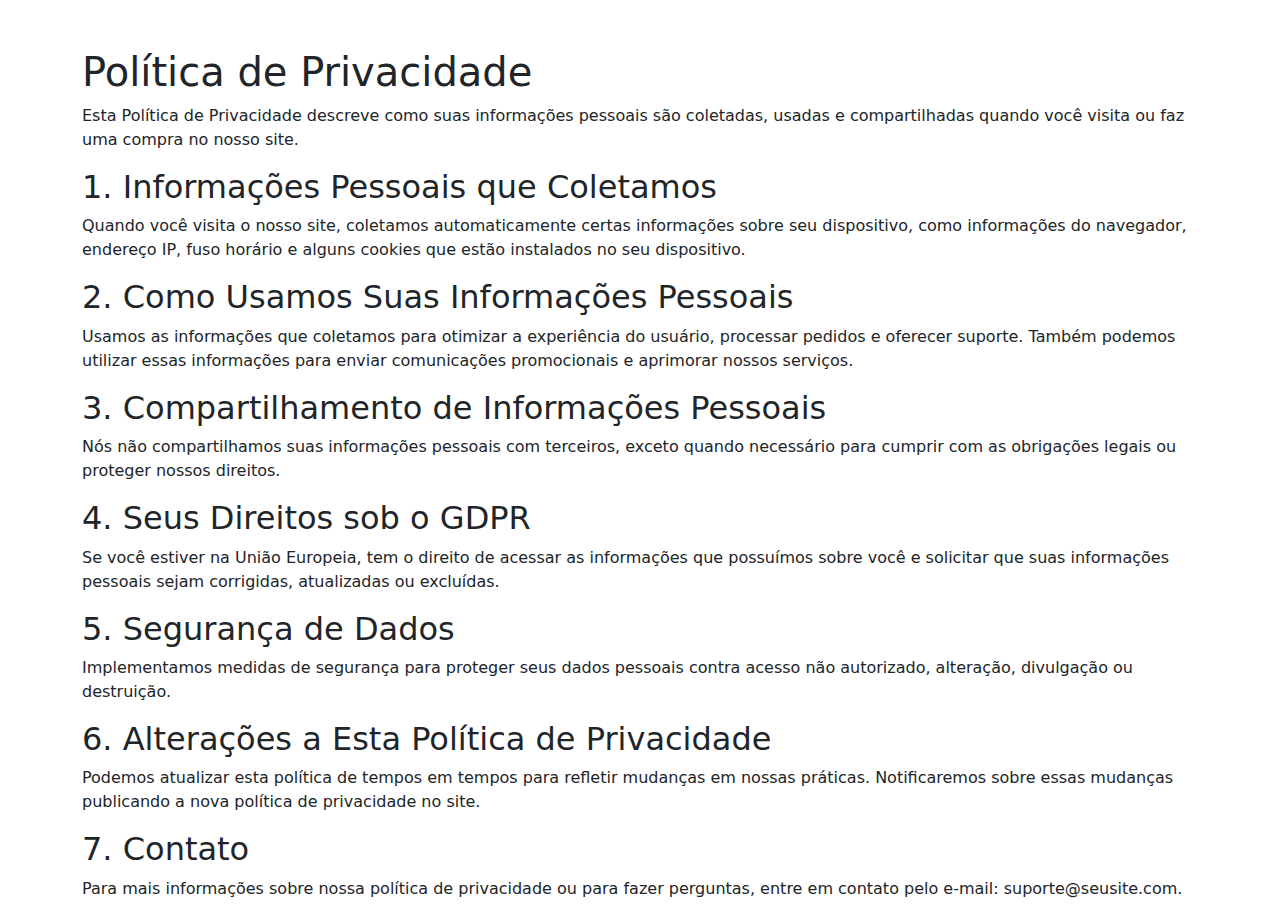
==== politica-privacidade.html @ 90d26098 "Add files via upload" ====
<!DOCTYPE html>
<html lang="pt-BR">
<head>
    <meta charset="UTF-8">
    <meta name="viewport" content="width=device-width, initial-scale=1.0">
    <title>Política de Privacidade</title>
    <link href="https://cdn.jsdelivr.net/npm/bootstrap@5.1.3/dist/css/bootstrap.min.css" rel="stylesheet">
</head>
<body>
    <div class="container mt-5">
        <h1>Política de Privacidade</h1>
        <p>
            Esta Política de Privacidade descreve como suas informações pessoais são coletadas, usadas e compartilhadas quando você visita ou faz uma compra no nosso site. 
        </p>

        <h2>1. Informações Pessoais que Coletamos</h2>
        <p>
            Quando você visita o nosso site, coletamos automaticamente certas informações sobre seu dispositivo, como informações do navegador, endereço IP, fuso horário e alguns cookies que estão instalados no seu dispositivo. 
        </p>

        <h2>2. Como Usamos Suas Informações Pessoais</h2>
        <p>
            Usamos as informações que coletamos para otimizar a experiência do usuário, processar pedidos e oferecer suporte. Também podemos utilizar essas informações para enviar comunicações promocionais e aprimorar nossos serviços.
        </p>

        <h2>3. Compartilhamento de Informações Pessoais</h2>
        <p>
            Nós não compartilhamos suas informações pessoais com terceiros, exceto quando necessário para cumprir com as obrigações legais ou proteger nossos direitos.
        </p>

        <h2>4. Seus Direitos sob o GDPR</h2>
        <p>
            Se você estiver na União Europeia, tem o direito de acessar as informações que possuímos sobre você e solicitar que suas informações pessoais sejam corrigidas, atualizadas ou excluídas.
        </p>

        <h2>5. Segurança de Dados</h2>
        <p>
            Implementamos medidas de segurança para proteger seus dados pessoais contra acesso não autorizado, alteração, divulgação ou destruição.
        </p>

        <h2>6. Alterações a Esta Política de Privacidade</h2>
        <p>
            Podemos atualizar esta política de tempos em tempos para refletir mudanças em nossas práticas. Notificaremos sobre essas mudanças publicando a nova política de privacidade no site.
        </p>

        <h2>7. Contato</h2>
        <p>
            Para mais informações sobre nossa política de privacidade ou para fazer perguntas, entre em contato pelo e-mail: suporte@seusite.com.
        </p>
    </div>
</body>
</html>
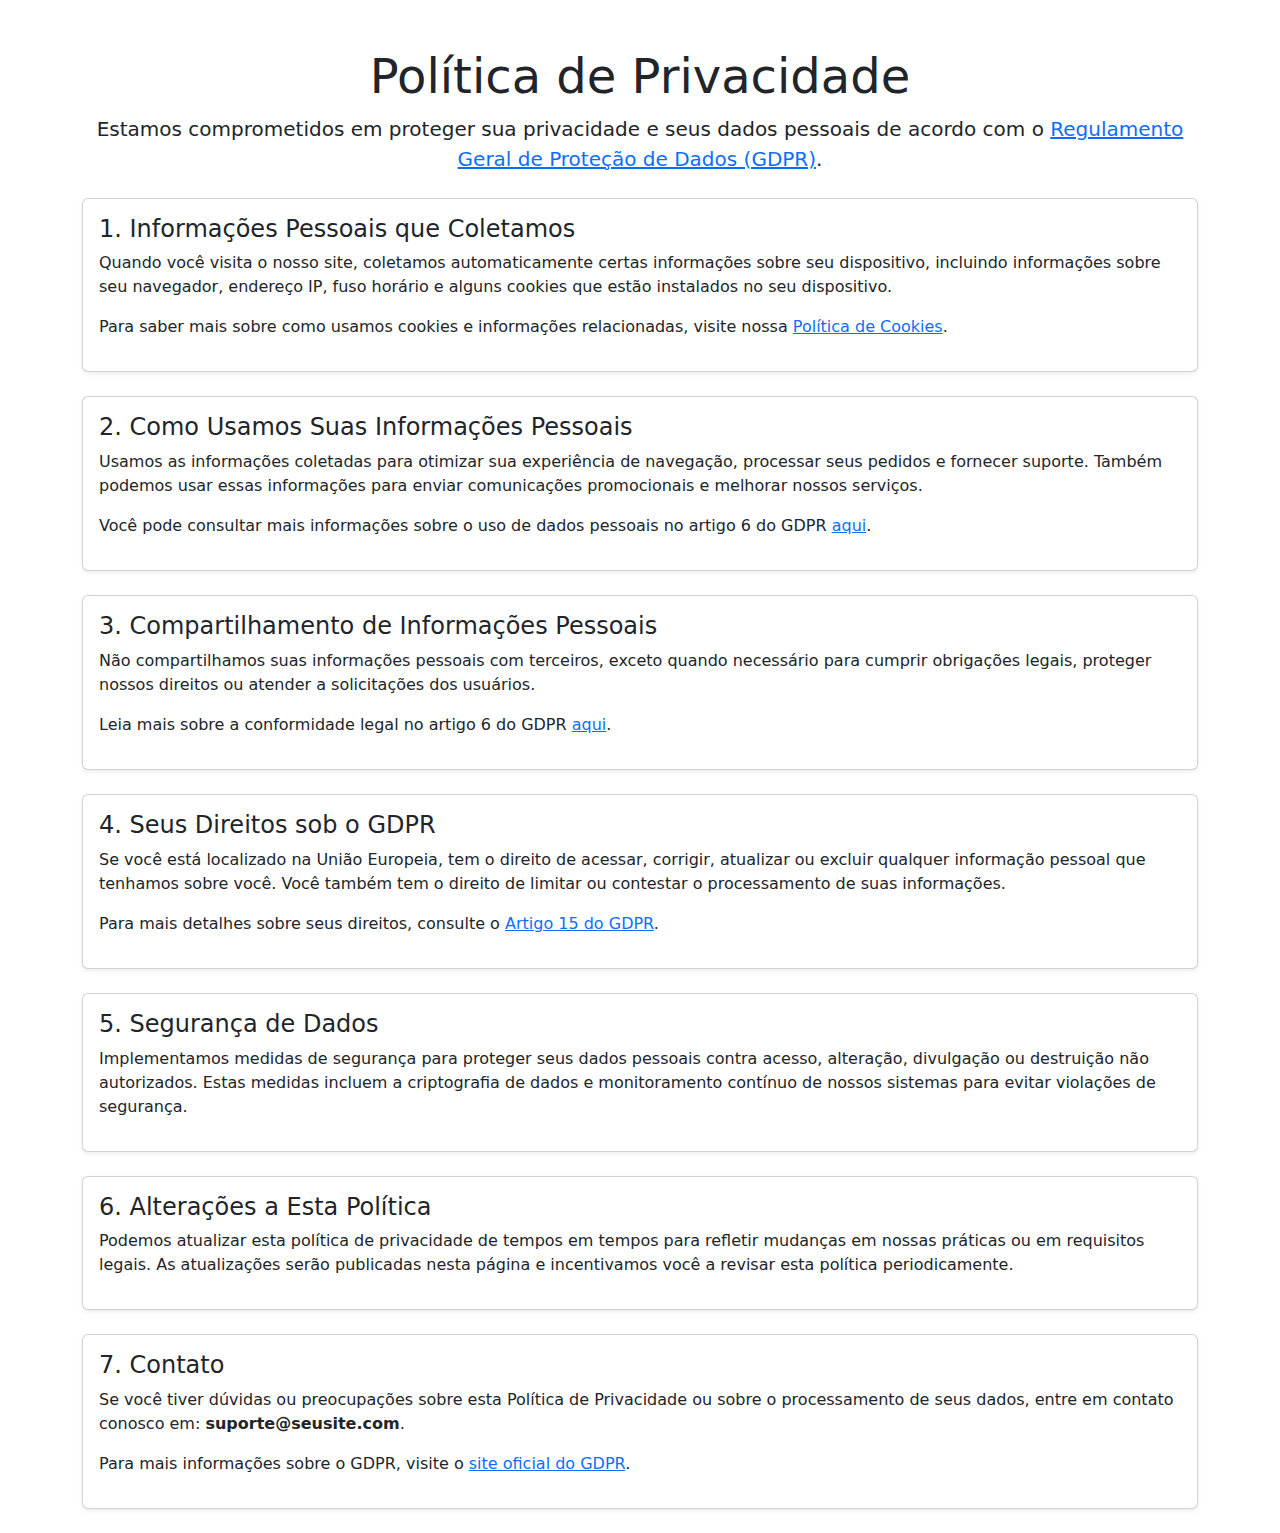
==== commit 3dc1aab0: "Add files via upload" ====
--- a/politica-privacidade.html
+++ b/politica-privacidade.html
@@ -1,52 +1,115 @@
 <!DOCTYPE html>
 <html lang="pt-BR">
+
 <head>
     <meta charset="UTF-8">
     <meta name="viewport" content="width=device-width, initial-scale=1.0">
     <title>Política de Privacidade</title>
     <link href="https://cdn.jsdelivr.net/npm/bootstrap@5.1.3/dist/css/bootstrap.min.css" rel="stylesheet">
 </head>
+
 <body>
     <div class="container mt-5">
-        <h1>Política de Privacidade</h1>
-        <p>
-            Esta Política de Privacidade descreve como suas informações pessoais são coletadas, usadas e compartilhadas quando você visita ou faz uma compra no nosso site. 
-        </p>
+        <div class="text-center mb-4">
+            <h1 class="display-5">Política de Privacidade</h1>
+            <p class="lead">Estamos comprometidos em proteger sua privacidade e seus dados pessoais de acordo com o
+                <a href="https://eur-lex.europa.eu/eli/reg/2016/679/oj" target="_blank">Regulamento Geral de Proteção de Dados (GDPR)</a>.
+            </p>
+        </div>
 
-        <h2>1. Informações Pessoais que Coletamos</h2>
-        <p>
-            Quando você visita o nosso site, coletamos automaticamente certas informações sobre seu dispositivo, como informações do navegador, endereço IP, fuso horário e alguns cookies que estão instalados no seu dispositivo. 
-        </p>
+        <div class="card shadow-sm mb-4">
+            <div class="card-body">
+                <h2 class="h4">1. Informações Pessoais que Coletamos</h2>
+                <p>
+                    Quando você visita o nosso site, coletamos automaticamente certas informações sobre seu dispositivo,
+                    incluindo informações sobre seu navegador, endereço IP, fuso horário e alguns cookies que estão instalados no seu dispositivo.
+                </p>
+                <p>Para saber mais sobre como usamos cookies e informações relacionadas, visite nossa
+                    <a href="#cookies">Política de Cookies</a>.</p>
+            </div>
+        </div>
 
-        <h2>2. Como Usamos Suas Informações Pessoais</h2>
-        <p>
-            Usamos as informações que coletamos para otimizar a experiência do usuário, processar pedidos e oferecer suporte. Também podemos utilizar essas informações para enviar comunicações promocionais e aprimorar nossos serviços.
-        </p>
+        <div class="card shadow-sm mb-4">
+            <div class="card-body">
+                <h2 class="h4">2. Como Usamos Suas Informações Pessoais</h2>
+                <p>
+                    Usamos as informações coletadas para otimizar sua experiência de navegação, processar seus pedidos
+                    e fornecer suporte. Também podemos usar essas informações para enviar comunicações promocionais
+                    e melhorar nossos serviços.
+                </p>
+                <p>Você pode consultar mais informações sobre o uso de dados pessoais no artigo 6 do GDPR
+                    <a href="https://eur-lex.europa.eu/legal-content/PT/TXT/HTML/?uri=CELEX:32016R0679" target="_blank">aqui</a>.
+                </p>
+            </div>
+        </div>
 
-        <h2>3. Compartilhamento de Informações Pessoais</h2>
-        <p>
-            Nós não compartilhamos suas informações pessoais com terceiros, exceto quando necessário para cumprir com as obrigações legais ou proteger nossos direitos.
-        </p>
+        <div class="card shadow-sm mb-4">
+            <div class="card-body">
+                <h2 class="h4">3. Compartilhamento de Informações Pessoais</h2>
+                <p>
+                    Não compartilhamos suas informações pessoais com terceiros, exceto quando necessário para cumprir obrigações legais,
+                    proteger nossos direitos ou atender a solicitações dos usuários.
+                </p>
+                <p>Leia mais sobre a conformidade legal no artigo 6 do GDPR
+                    <a href="https://eur-lex.europa.eu/legal-content/PT/TXT/HTML/?uri=CELEX:32016R0679#d1e2704-1-1" target="_blank">aqui</a>.
+                </p>
+            </div>
+        </div>
 
-        <h2>4. Seus Direitos sob o GDPR</h2>
-        <p>
-            Se você estiver na União Europeia, tem o direito de acessar as informações que possuímos sobre você e solicitar que suas informações pessoais sejam corrigidas, atualizadas ou excluídas.
-        </p>
+        <div class="card shadow-sm mb-4">
+            <div class="card-body">
+                <h2 class="h4">4. Seus Direitos sob o GDPR</h2>
+                <p>
+                    Se você está localizado na União Europeia, tem o direito de acessar, corrigir, atualizar ou excluir
+                    qualquer informação pessoal que tenhamos sobre você. Você também tem o direito de limitar ou contestar
+                    o processamento de suas informações.
+                </p>
+                <p>Para mais detalhes sobre seus direitos, consulte o
+                    <a href="https://gdpr.eu/right-to-access/" target="_blank">Artigo 15 do GDPR</a>.
+                </p>
+            </div>
+        </div>
 
-        <h2>5. Segurança de Dados</h2>
-        <p>
-            Implementamos medidas de segurança para proteger seus dados pessoais contra acesso não autorizado, alteração, divulgação ou destruição.
-        </p>
+        <div class="card shadow-sm mb-4">
+            <div class="card-body">
+                <h2 class="h4">5. Segurança de Dados</h2>
+                <p>
+                    Implementamos medidas de segurança para proteger seus dados pessoais contra acesso, alteração, divulgação
+                    ou destruição não autorizados. Estas medidas incluem a criptografia de dados e monitoramento contínuo de
+                    nossos sistemas para evitar violações de segurança.
+                </p>
+            </div>
+        </div>
 
-        <h2>6. Alterações a Esta Política de Privacidade</h2>
-        <p>
-            Podemos atualizar esta política de tempos em tempos para refletir mudanças em nossas práticas. Notificaremos sobre essas mudanças publicando a nova política de privacidade no site.
-        </p>
+        <div class="card shadow-sm mb-4">
+            <div class="card-body">
+                <h2 class="h4">6. Alterações a Esta Política</h2>
+                <p>
+                    Podemos atualizar esta política de privacidade de tempos em tempos para refletir mudanças em nossas práticas
+                    ou em requisitos legais. As atualizações serão publicadas nesta página e incentivamos você a revisar esta
+                    política periodicamente.
+                </p>
+            </div>
+        </div>
 
-        <h2>7. Contato</h2>
-        <p>
-            Para mais informações sobre nossa política de privacidade ou para fazer perguntas, entre em contato pelo e-mail: suporte@seusite.com.
-        </p>
+        <div class="card shadow-sm mb-4">
+            <div class="card-body">
+                <h2 class="h4">7. Contato</h2>
+                <p>
+                    Se você tiver dúvidas ou preocupações sobre esta Política de Privacidade ou sobre o processamento de seus dados,
+                    entre em contato conosco em:
+                    <strong>suporte@seusite.com</strong>.
+                </p>
+                <p>Para mais informações sobre o GDPR, visite o
+                    <a href="https://gdpr.eu/" target="_blank">site oficial do GDPR</a>.
+                </p>
+            </div>
+        </div>
     </div>
+
+    <!-- Bootstrap JS e Popper.js -->
+    <script src="https://cdn.jsdelivr.net/npm/@popperjs/core@2.10.2/dist/umd/popper.min.js"></script>
+    <script src="https://cdn.jsdelivr.net/npm/bootstrap@5.1.3/dist/js/bootstrap.min.js"></script>
 </body>
+
 </html>
